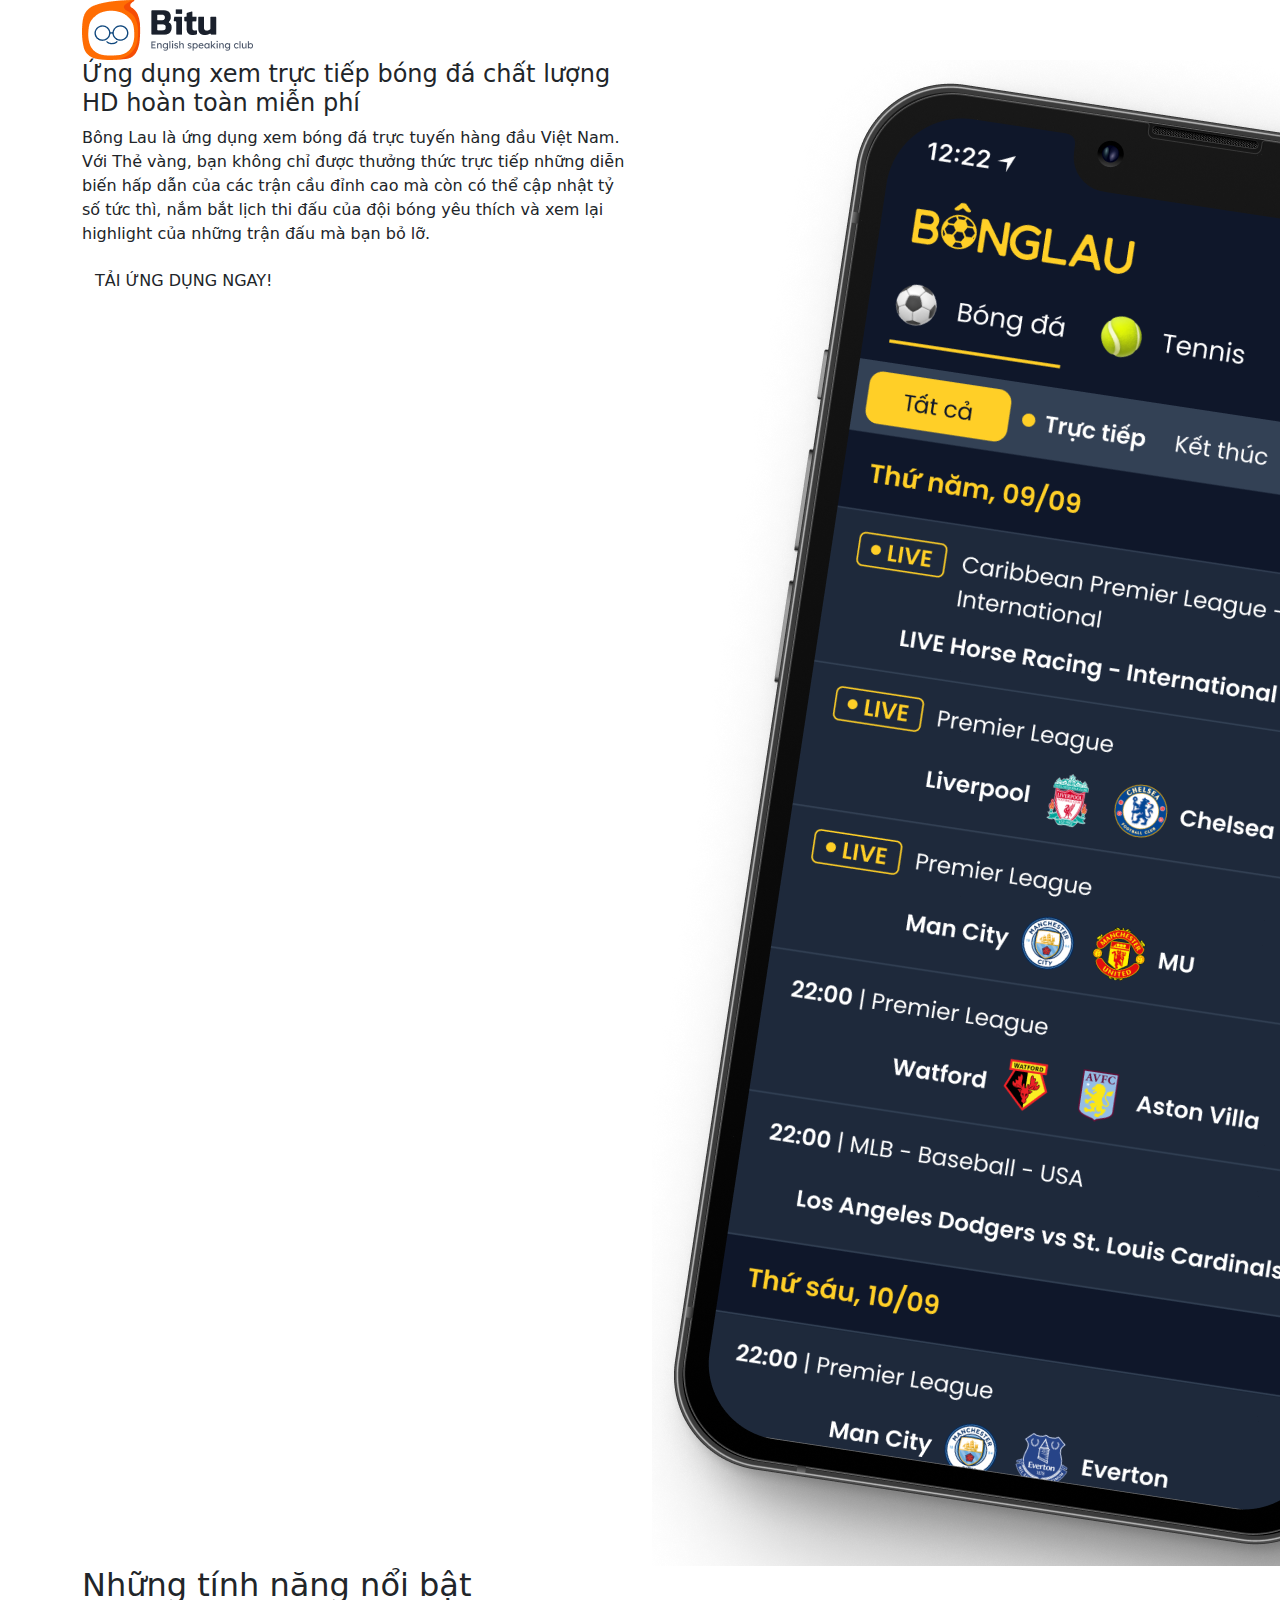
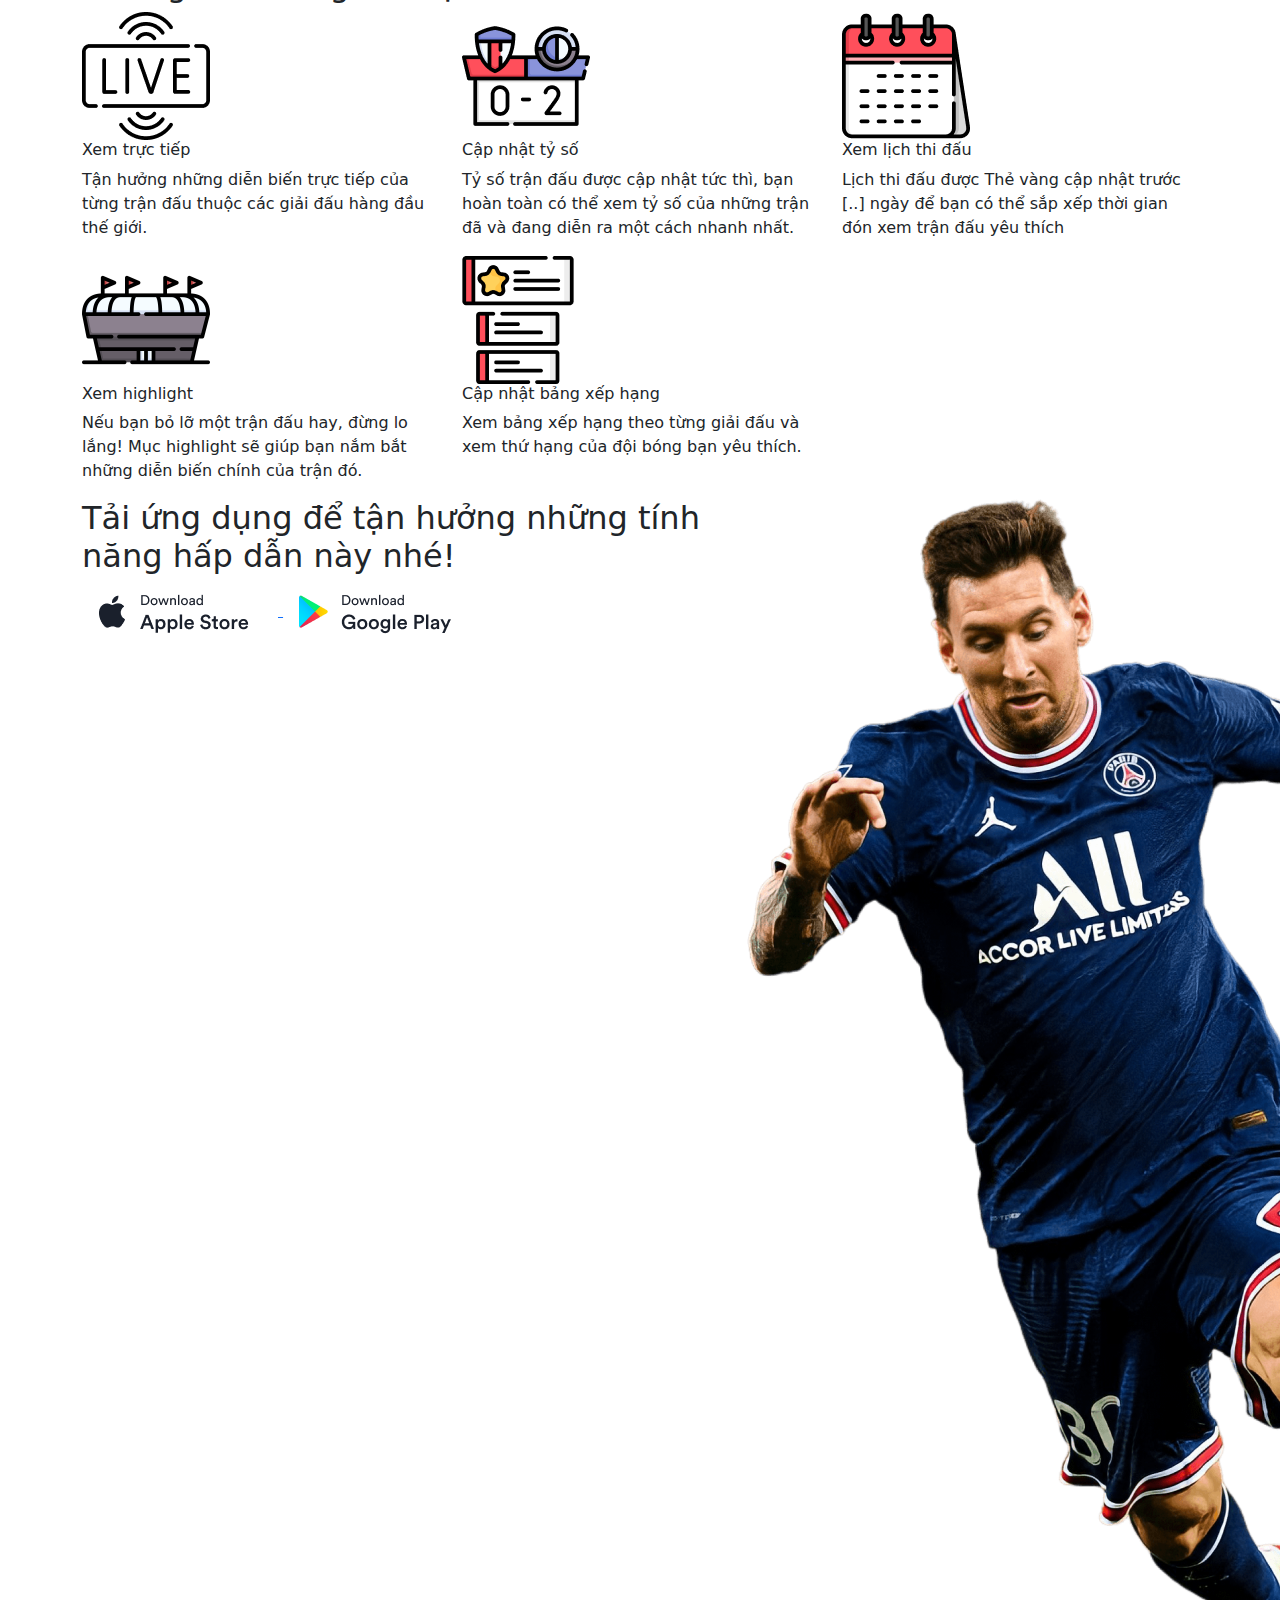
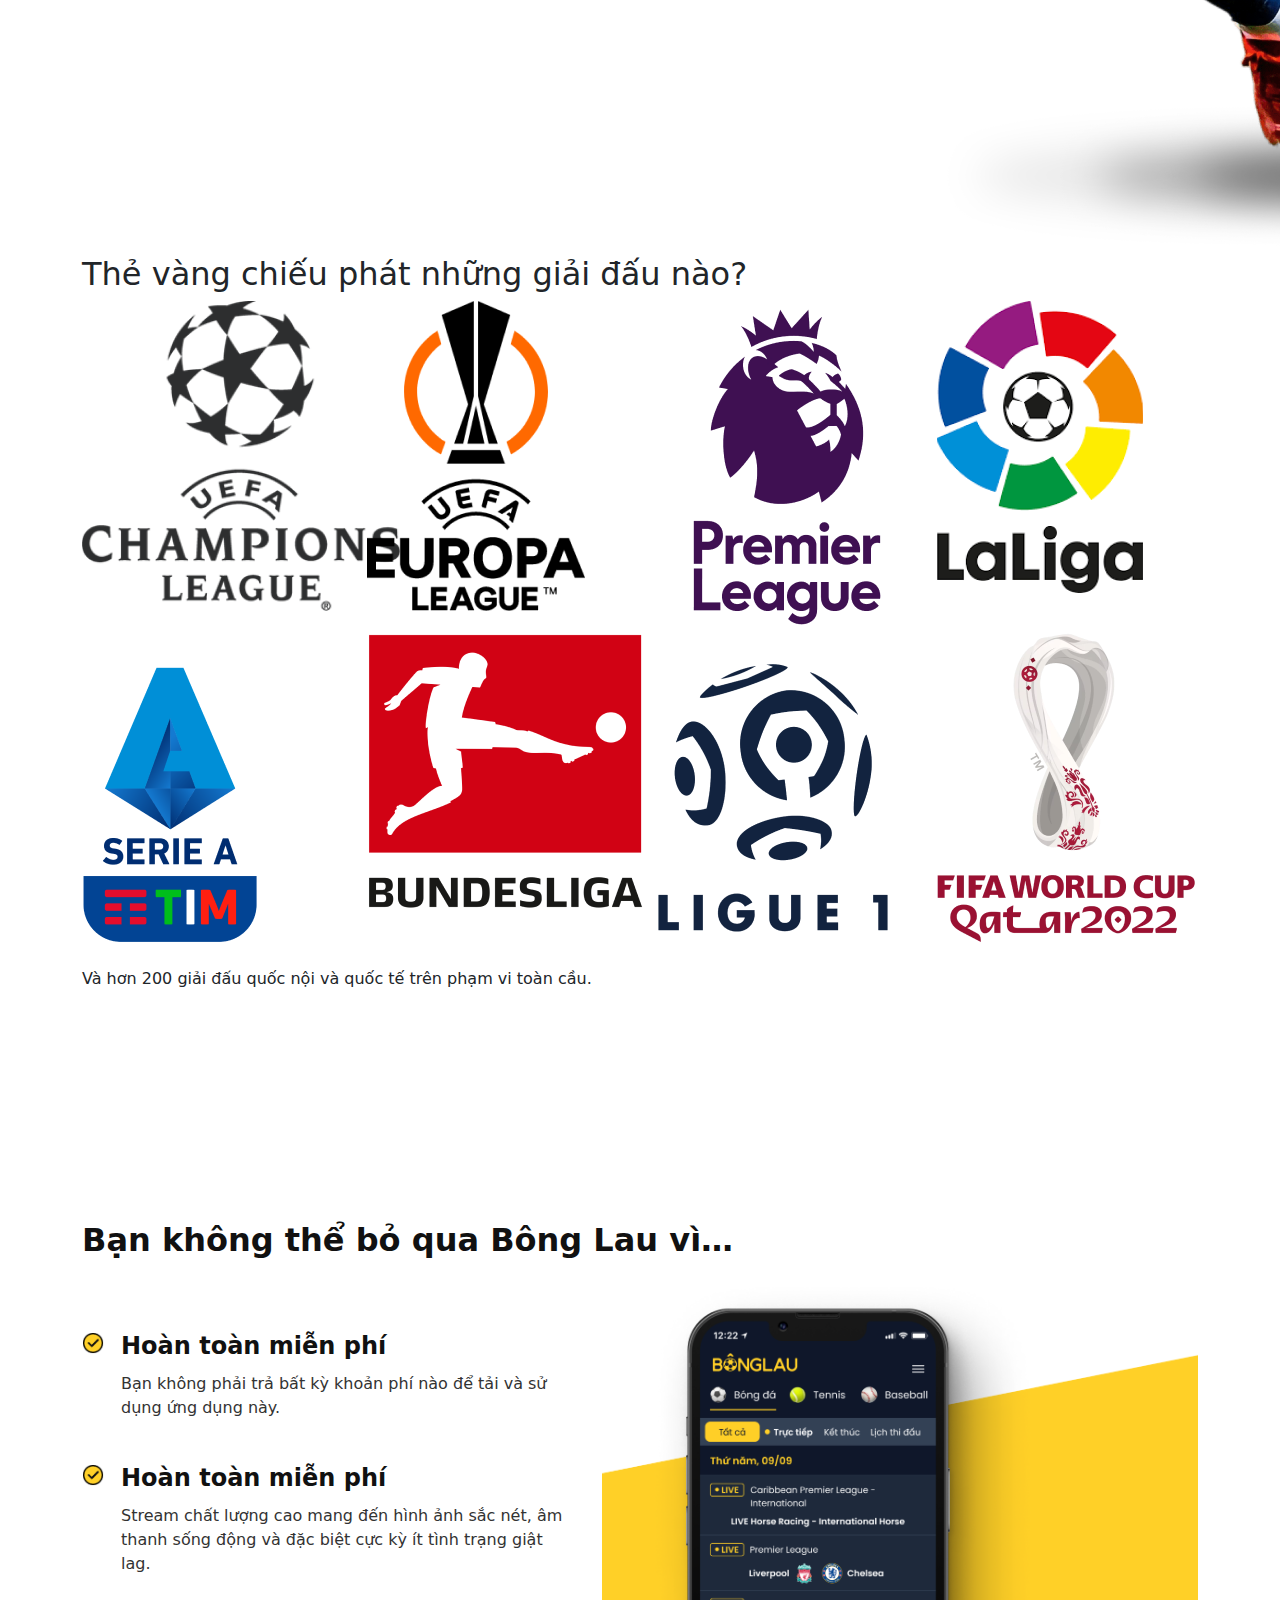
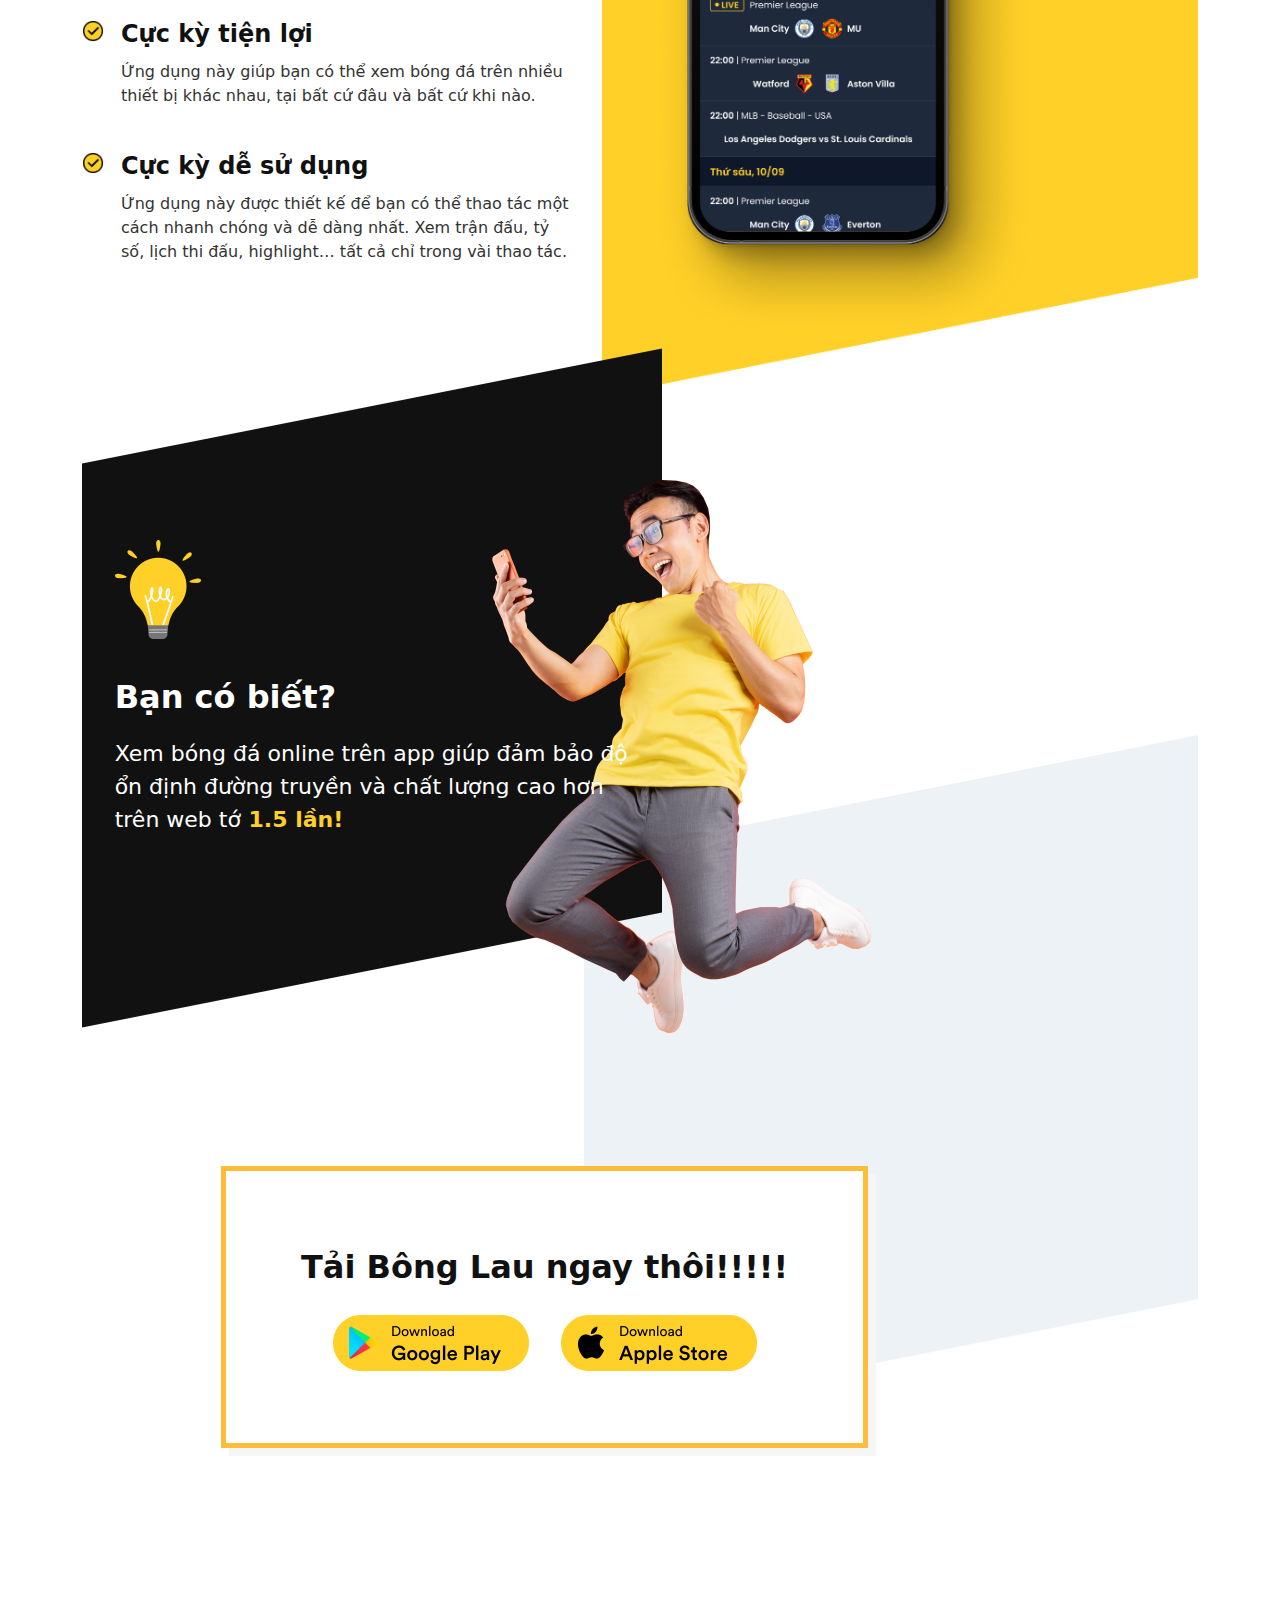
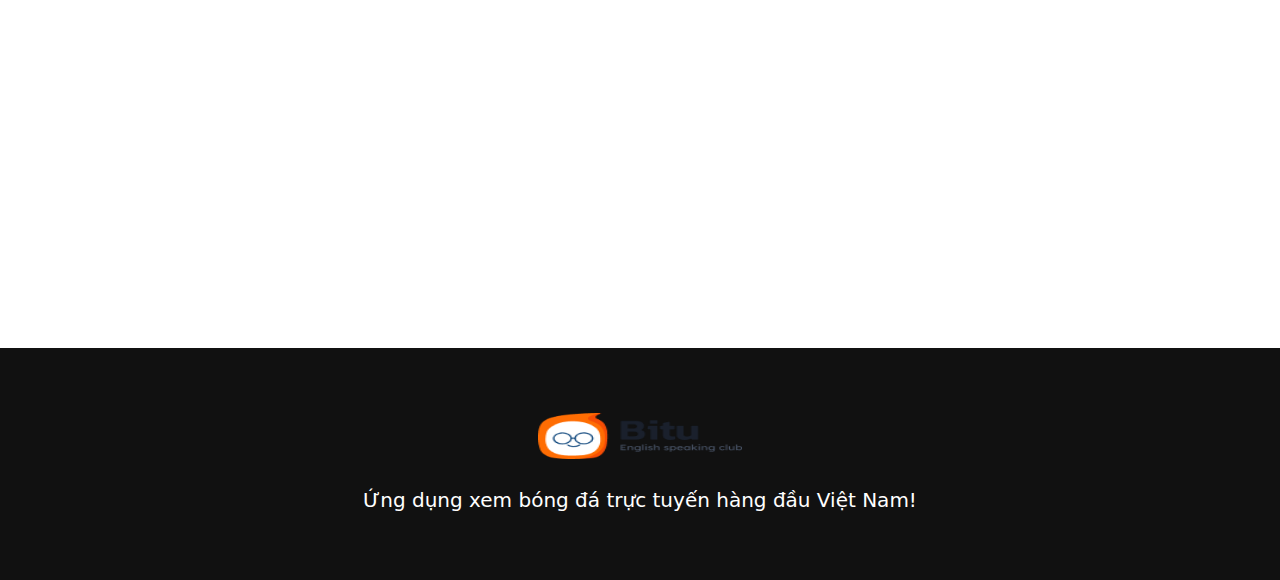
==== index.html @ 6a2993b9 "merge master" ====
<!DOCTYPE html>
<html lang="en">
	<head>
		<meta charset="UTF-8">
		<title>Bing Trade</title>
		<meta name="viewport" content="width=device-width, initial-scale=1.0">
		<meta name="description" content="">
		<meta name="author" content="">
		<link data-n-head="ssr" rel="icon" type="image/x-icon" href="images/logo.png">

		<!-- STYLESHEET -->
		<link rel="stylesheet" type="text/css" href="css/bootstrap.min.css">
		<link rel="stylesheet" type="text/css" href="css/font-awesome-all.min.css">
		<link rel="stylesheet" type="text/css" href="css/slick.min.css">
		<link rel="stylesheet" type="text/css" href="css/main.css">
		<link rel="stylesheet" type="text/css" href="css/footer.css">
		<link rel="stylesheet" type="text/css" href="css/main-2.css">

		<!-- HTML5 Shim and Respond.js IE8 support of HTML5 elements and media queries-->
		<!-- WARNING: Respond.js doesn't work if you view the page via file://-->
		<!--if lt IE 9
		script(src='https://oss.maxcdn.com/html5shiv/3.7.2/html5shiv.min.js')
		script(src='https://oss.maxcdn.com/respond/1.4.2/respond.min.js')
		-->
	</head>
<body>
	<div class="header-top">
			<header class="main-header">
	<div class="container">
		<div class="row g-0 justify-content-between align-items-center">
			<div class="col-auto col-logo">
				<a href="#" class="logo">
					<img src="images/logo.png" alt="Bong lau">
				</a>
			</div>
		</div>
	</div>
</header>
<!-- /.main-header -->			<div class="block-header">
				<div class="container">
						<div class="row">
							<div class="col-lg-6">
								<div class="header-text">
									<h4>Ứng dụng xem trực tiếp bóng đá chất lượng HD hoàn toàn <span>miễn phí</span> </h4>
									<p>
									<span>Bông Lau</span> là ứng dụng xem bóng đá trực tuyến hàng đầu Việt Nam. Với Thẻ vàng, bạn không chỉ được thưởng thức trực tiếp những diễn biến hấp dẫn của các trận cầu đỉnh cao mà còn có thể cập nhật tỷ số tức thì, nắm bắt lịch thi đấu của đội bóng yêu thích và xem lại highlight của những trận đấu mà bạn bỏ lỡ.
									</p>
									<a href="#" class="btn btn-download"> TẢI ỨNG DỤNG NGAY!</a>
							</div>
							</div>
							<div class="col-lg-6">
									<div class="header-right">
											<img src="images/phone-header.png" alt="">
									</div>
							</div>
						</div>
				</div>
			</div>
	</div>

	<div class="feature-block">
		<div class="container">
			<div class="row">
					<div class="col-12 feature-title">
							<h2>Những tính năng nổi bật</h2>
					</div>
			</div>
			<div class="row list-feature">
					<div class="col-md-4">
							<div class="feature-item">
								<img src="images/feature-1.png" alt="">
								<h6>Xem trực tiếp</h6>
								<p>
									Tận hưởng những diễn biến trực tiếp của từng trận đấu thuộc các giải đấu hàng đầu thế giới.
								</p>
							</div>
					</div>
					<div class="col-md-4">
							<div class="feature-item">
								<img src="images/feature-2.png" alt="">
								<h6>Cập nhật tỷ số</h6>
								<p>
								Tỷ số trận đấu được cập nhật tức thì, bạn hoàn toàn có thể xem tỷ số của những trận đã và đang diễn ra một cách nhanh nhất.
								</p>
							</div>
					</div>
					<div class="col-md-4">
							<div class="feature-item">
								<img src="images/feature-3.png" alt="">
								<h6>Xem lịch thi đấu</h6>
								<p>
								Lịch thi đấu được Thẻ vàng cập nhật trước [..] ngày để bạn có thể sắp xếp thời gian đón xem trận đấu yêu thích
								</p>
							</div>
					</div>
					<div class="col-md-4">
							<div class="feature-item">
								<img src="images/feature-4.png" alt="">
								<h6>Xem highlight</h6>
								<p>
								Nếu bạn bỏ lỡ một trận đấu hay, đừng lo lắng! Mục highlight sẽ giúp bạn nắm bắt những diễn biến chính của trận đó.
								</p>
							</div>
					</div>
					<div class="col-md-4">
							<div class="feature-item">
								<img src="images/feature-5.png" alt="">
								<h6>Cập nhật bảng xếp hạng</h6>
								<p>
								Xem bảng xếp hạng theo từng giải đấu và xem thứ hạng của đội bóng bạn yêu thích.
								</p>
							</div>
					</div>
			</div>
		</div>
	</div>

	<div class="social-block">
		<div class="container">
			<div class="row">
					<div class="col-lg-7 col-12">
						<div class="social-text">
							<h2>Tải ứng dụng để tận hưởng những tính năng hấp dẫn này nhé!</h2>
							<p>
								<a href="">
									<img src="images/social-download.png" alt="">
								</a>
								<a href="">
									<img src="images/social-gg.png" alt="">
								</a>
							</p>
						</div>
					</div>
					<div class="col-lg-5 col-12">
							<div class="social-img">
								<img src="images/bg-messi.png" alt="">
							</div>
					</div>
			</div>
		</div>
	</div>

	<div class="tournament-block">
			<div class="container">
				<div class="row">
						<div class="col-12">
								<div class="tournament-title">
										<h2>Thẻ vàng chiếu phát những giải đấu nào?</h2>
								</div>
						</div>
				</div>
				<div class="row tournament-list">
					<div class="col-lg-3 col-md-6 col-6 tournament-item">
							<div class="tournament-image">
								<img src="images/champions.png" alt="">
							</div>
					</div>
					<div class="col-lg-3 col-md-6 col-6 tournament-item">
							<div class="tournament-image">
								<img src="images/europa.png" alt="">
							</div>
					</div>
					<div class="col-lg-3 col-md-6 col-6 tournament-item">
							<div class="tournament-image">
								<img src="images/premier-league.png" alt="">
							</div>
					</div>
					<div class="col-lg-3 col-md-6 col-6 tournament-item">
							<div class="tournament-image">
								<img src="images/laliga.png" alt="">
							</div>
					</div>
					<div class="col-lg-3 col-md-6 col-6 tournament-item">
							<div class="tournament-image">
								<img src="images/seria.png" alt="">
							</div>
					</div>
					<div class="col-lg-3 col-md-6 col-6 tournament-item">
							<div class="tournament-image">
								<img src="images/bundesliga.png" alt="">
							</div>
					</div>
					<div class="col-lg-3 col-md-6 col-6 tournament-item">
							<div class="tournament-image">
								<img src="images/ligue-1.png" alt="">
							</div>
					</div>
					<div class="col-lg-3 col-md-6 col-6 tournament-item">
							<div class="tournament-image">
								<img src="images/word-cup.png" alt="">
							</div>
					</div>
				</div>
				<div class="tournament-footer">
						<p>Và hơn 200 giải đấu quốc nội và quốc tế trên phạm vi toàn cầu.</p>
				</div>
			</div>
	</div>

	<div class="why-choose-me">
  <div class="container block-1">
    <h2 class="block-title">Bạn không thể bỏ qua Bông Lau vì…</h2>
    <div class="block-content">
      <div class="left-content">
        <div class="content-item">
          <img src="./images/icon-checked.png" class="icon-checked" />
          <div class="content-detail">
            <h3 class="title">Hoàn toàn miễn phí</h3>
            <p class="description">Bạn không phải trả bất kỳ khoản phí nào để tải và sử dụng ứng dụng này.</p>
          </div>
        </div>
        <div class="content-item">
          <img src="./images/icon-checked.png" class="icon-checked" />
          <div class="content-detail">
            <h3 class="title">Hoàn toàn miễn phí</h3>
            <p class="description">Stream chất lượng cao mang đến hình ảnh sắc nét, âm thanh sống động và đặc biệt cực
              kỳ ít tình trạng giật lag.</p>
          </div>
        </div>
        <div class="content-item">
          <img src="./images/icon-checked.png" class="icon-checked" />
          <div class="content-detail">
            <h3 class="title">Cực kỳ tiện lợi</h3>
            <p class="description">Ứng dụng này giúp bạn có thể xem bóng đá trên nhiều thiết bị khác nhau, tại bất cứ
              đâu và bất cứ khi nào.</p>
          </div>
        </div>
        <div class="content-item">
          <img src="./images/icon-checked.png" class="icon-checked" />
          <div class="content-detail">
            <h3 class="title">Cực kỳ dễ sử dụng</h3>
            <p class="description">Ứng dụng này được thiết kế để bạn có thể thao tác một cách nhanh chóng và dễ dàng
              nhất. Xem trận đấu, tỷ số, lịch thi đấu, highlight… tất cả chỉ trong vài thao tác.</p>
          </div>
        </div>
      </div>

      <div class="right-content">
      </div>
    </div>
  </div>

  <div class="container block-2">
    <div class="content-image">
      <img src="./images/person.png" class="person" alt="" />
      <div class="content-wrapper">
        <div class="content">
          <img src="./images/icon-light.png" class="icon-light" alt="" />
          <h3 class="title">Bạn có biết?</h3>
          <p class="description">Xem bóng đá online trên app giúp đảm bảo độ ổn định đường truyền và chất lượng cao hơn
            trên web tớ<span> 1.5 lần!</span></p>
        </div>
      </div>
    </div>
  </div>

  <div class="container block-3">
    <div class="right-content">
      <div class="content-wrapper">
        <h3 class="title">Tải Bông Lau ngay thôi!!!!!</h3>
        <div class="list-download">
          <a href="#" class="download-item">
            <img src="./images/image-download-androi.png" alt="" />
          </a>
          <a href="#" class="download-item">
            <img src="./images/image-download-ios.png" alt="" />
          </a>
        </div>
      </div>
    </div>
  </div>
</div>	<footer class="footer">
  <a href="#">
    <img src="./images/logo.png" alt="logo-footer" />
  </a>
  <p class="footer-description">Ứng dụng xem bóng đá trực tuyến hàng đầu Việt Nam!</p>
</footer>
<!-- /.footer -->

<!-- JAVASCRIPT-->
<script src="js/jquery-3.3.1.min.js"></script>
<script src="js/bootstrap.min.js"></script>
<script src="js/slick.min.js"></script>
<script src="js/main.js"></script>
</body>
</html>
---- css/footer.css ----
/* -----------------------------------------------------------
	.footer
----------------------------------------------------------- */
.footer {
  width: 100%;
  padding: 65px 0px;
  display: flex;
  flex-direction: column;
  justify-content: center;
  align-items: center;
  background-color: #111;
}
.footer a {
  text-decoration: none;
}
.footer img {
  display: block;
  width: 204px;
  height: 46px;
}
.footer .footer-description {
  font-style: normal;
  font-weight: 400;
  font-size: 20px;
  line-height: 30px;
  color: #FFFFFF;
  margin: 0;
  padding: 0;
  margin-top: 26px;
  text-align: center;
}
@media only screen and (max-width: 991px) {
  .footer .footer-description {
    font-weight: 400;
    font-size: 16px;
    line-height: 24px;
  }
}

/*# sourceMappingURL=footer.css.map */
---- css/main-2.css ----
html, body {
  margin: 0;
  padding: 0;
  overflow-x: hidden;
}

.why-choose-me {
  margin-top: 225px;
}
@media only screen and (max-width: 991px) {
  .why-choose-me {
    margin-top: 80px;
  }
}
.why-choose-me .block-title {
  font-style: normal;
  font-weight: 600;
  font-size: 32px;
  line-height: 48px;
  color: #111111;
  margin-bottom: 64px;
}
@media only screen and (max-width: 991px) {
  .why-choose-me .block-title {
    font-size: 24px;
    line-height: 36px;
    margin-bottom: 12px;
  }
}
.why-choose-me .block-content {
  width: 100%;
  height: auto;
  display: flex;
  box-sizing: border-box;
}
@media only screen and (max-width: 991px) {
  .why-choose-me .block-content {
    flex-wrap: wrap;
  }
}
.why-choose-me .block-content .left-content {
  width: 45%;
  margin-right: 32px;
}
@media only screen and (max-width: 991px) {
  .why-choose-me .block-content .left-content {
    width: 100%;
    margin-right: 0;
  }
}
.why-choose-me .block-content .left-content .content-item {
  width: 100%;
  display: flex;
  margin-bottom: 40px;
}
@media only screen and (max-width: 991px) {
  .why-choose-me .block-content .left-content .content-item {
    margin-bottom: 24px;
  }
}
.why-choose-me .block-content .left-content .content-item .icon-checked {
  display: block;
  width: 22px;
  height: 22px;
  margin-top: 4px;
}
.why-choose-me .block-content .left-content .content-item .content-detail {
  margin-left: 17px;
}
.why-choose-me .block-content .left-content .content-item .content-detail .title {
  margin: 0;
  padding: 0;
  font-style: normal;
  font-weight: 600;
  font-size: 24px;
  line-height: 36px;
  color: #111111;
  margin-bottom: 8px;
}
@media only screen and (max-width: 991px) {
  .why-choose-me .block-content .left-content .content-item .content-detail .title {
    font-style: normal;
    font-weight: 600;
    font-size: 20px;
    line-height: 30px;
  }
}
.why-choose-me .block-content .left-content .content-item .content-detail .description {
  margin: 0;
  padding: 0;
  font-style: normal;
  font-weight: 400;
  font-size: 16px;
  line-height: 24px;
  color: #333333;
}
@media only screen and (max-width: 991px) {
  .why-choose-me .block-content .left-content .content-item .content-detail .description {
    font-style: normal;
    font-weight: 400;
    font-size: 14px;
    line-height: 21px;
  }
}
.why-choose-me .block-content .right-content {
  width: 55%;
  height: 740px;
  max-width: 888px;
  max-height: 740px;
  position: relative;
  z-index: 2;
  top: -50px;
  left: 0;
  background-image: url("../images/image-choose-me-1.png");
  background-size: cover;
  background-position: center center;
  background-repeat: no-repeat;
}
@media only screen and (max-width: 991px) {
  .why-choose-me .block-content .right-content {
    width: 100%;
    min-height: 541px;
    z-index: 3;
    top: 0;
    left: 0;
    max-width: 100%;
    background-size: cover;
    max-height: 541px;
    background-image: url("../images/image-choose-me-1-mobile.png");
  }
}
.why-choose-me .block-2 {
  display: flex;
  position: relative;
  top: -150px;
  left: 0;
  z-index: 3;
}
@media only screen and (max-width: 991px) {
  .why-choose-me .block-2 {
    z-index: 1;
    top: -190px;
    left: 0;
  }
}
.why-choose-me .block-2 .content-image {
  width: 52%;
  height: 740px;
  max-width: 888px;
  max-height: 740px;
  display: flex;
  justify-content: center;
  align-items: center;
  background-image: url("../images/image-choose-me-3.png");
  background-size: cover;
  background-position: center center;
  background-repeat: no-repeat;
  position: relative;
}
@media only screen and (max-width: 991px) {
  .why-choose-me .block-2 .content-image {
    width: 100%;
    height: 671px;
    max-width: 100%;
    max-height: 671px;
  }
}
.why-choose-me .block-2 .content-image .person {
  display: block;
  max-width: 410px;
  max-height: 578px;
  position: absolute;
  bottom: 0;
  right: -36%;
}
@media only screen and (max-width: 991px) {
  .why-choose-me .block-2 .content-image .person {
    bottom: 0;
    left: 50%;
    max-width: 231px;
    max-height: 326px;
    bottom: -28%;
    left: 20%;
  }
}
.why-choose-me .block-2 .content-image .content-wrapper {
  position: absolute;
  width: 100%;
  height: 100%;
  top: 0;
  left: 0;
  display: flex;
  justify-content: center;
  flex-direction: column;
  align-items: center;
  color: #fff;
}
@media only screen and (max-width: 991px) {
  .why-choose-me .block-2 .content-image .content-wrapper .content {
    padding: 0px 40px;
  }
}
.why-choose-me .block-2 .content-image .content-wrapper .icon-light {
  display: block;
  width: 86px;
  height: 99px;
}
@media only screen and (max-width: 991px) {
  .why-choose-me .block-2 .content-image .content-wrapper .icon-light {
    width: 56px;
    height: 64px;
  }
}
.why-choose-me .block-2 .content-image .content-wrapper .title {
  margin: 0;
  padding: 0;
  margin: 34px 0px 16px;
  font-style: normal;
  font-weight: 600;
  font-size: 32px;
  line-height: 48px;
}
@media only screen and (max-width: 991px) {
  .why-choose-me .block-2 .content-image .content-wrapper .title {
    font-weight: 600;
    font-size: 24px;
    line-height: 36px;
  }
}
.why-choose-me .block-2 .content-image .content-wrapper .description {
  margin: 0;
  padding: 0;
  max-width: 515px;
  font-style: normal;
  font-weight: 400;
  font-size: 22px;
  line-height: 33px;
}
@media only screen and (max-width: 991px) {
  .why-choose-me .block-2 .content-image .content-wrapper .description {
    font-style: normal;
    font-weight: 400;
    font-size: 16px;
    line-height: 24px;
  }
}
.why-choose-me .block-2 .content-image .content-wrapper .description span {
  font-weight: bold;
  color: #FFD027;
}
.why-choose-me .block-3 {
  width: 100%;
  height: auto;
  display: flex;
  justify-content: flex-end;
  position: relative;
  top: -500px;
  z-index: 2;
  left: 0;
}
@media only screen and (max-width: 991px) {
  .why-choose-me .block-3 {
    top: -500px;
    z-index: -1;
  }
}
.why-choose-me .block-3 .right-content {
  width: 55%;
  max-width: 888px;
  height: 740px;
  background-image: url("../images/image-choose-me-4.png");
  background-position: center center;
  background-size: cover;
  background-repeat: no-repeat;
}
@media only screen and (max-width: 991px) {
  .why-choose-me .block-3 .right-content {
    width: 100%;
    max-width: 100%;
  }
}
.why-choose-me .block-3 .content-wrapper {
  position: absolute;
  bottom: 0;
  right: 30%;
  min-width: 647px;
  padding: 72px 0px;
  background: #FFFFFF;
  border: 5px solid #FFBC39;
  box-shadow: 8px 8px 0px #F6F6F6;
  text-align: center;
}
@media only screen and (max-width: 991px) {
  .why-choose-me .block-3 .content-wrapper {
    min-width: 100%;
    bottom: -8%;
    left: 0;
    z-index: 10;
    padding: 0;
    padding: 30px 0px;
    display: flex;
    justify-content: center;
    align-items: center;
    flex-direction: column;
  }
}
.why-choose-me .block-3 .content-wrapper .title {
  font-style: normal;
  font-weight: 600;
  font-size: 32px;
  line-height: 48px;
  margin: 0;
  padding: 0;
  color: #111111;
  margin-bottom: 24px;
}
@media only screen and (max-width: 991px) {
  .why-choose-me .block-3 .content-wrapper .title {
    font-weight: 600;
    font-size: 24px;
    line-height: 36px;
    max-width: 187px;
    margin-bottom: 16px;
  }
}
.why-choose-me .block-3 .content-wrapper .list-download {
  display: flex;
  width: 100%;
  justify-content: center;
}
@media only screen and (max-width: 991px) {
  .why-choose-me .block-3 .content-wrapper .list-download {
    flex-direction: column;
    align-items: center;
  }
}
.why-choose-me .block-3 .content-wrapper .list-download .download-item {
  text-decoration: none;
}
.why-choose-me .block-3 .content-wrapper .list-download .download-item img {
  display: block;
  width: 196px;
  height: auto;
  object-fit: cover;
}
.why-choose-me .block-3 .content-wrapper .list-download .download-item:first-child {
  margin-right: 32px;
}
@media only screen and (max-width: 991px) {
  .why-choose-me .block-3 .content-wrapper .list-download .download-item:first-child {
    margin-right: 0;
    margin-bottom: 16px;
  }
}

/*# sourceMappingURL=main-2.css.map */
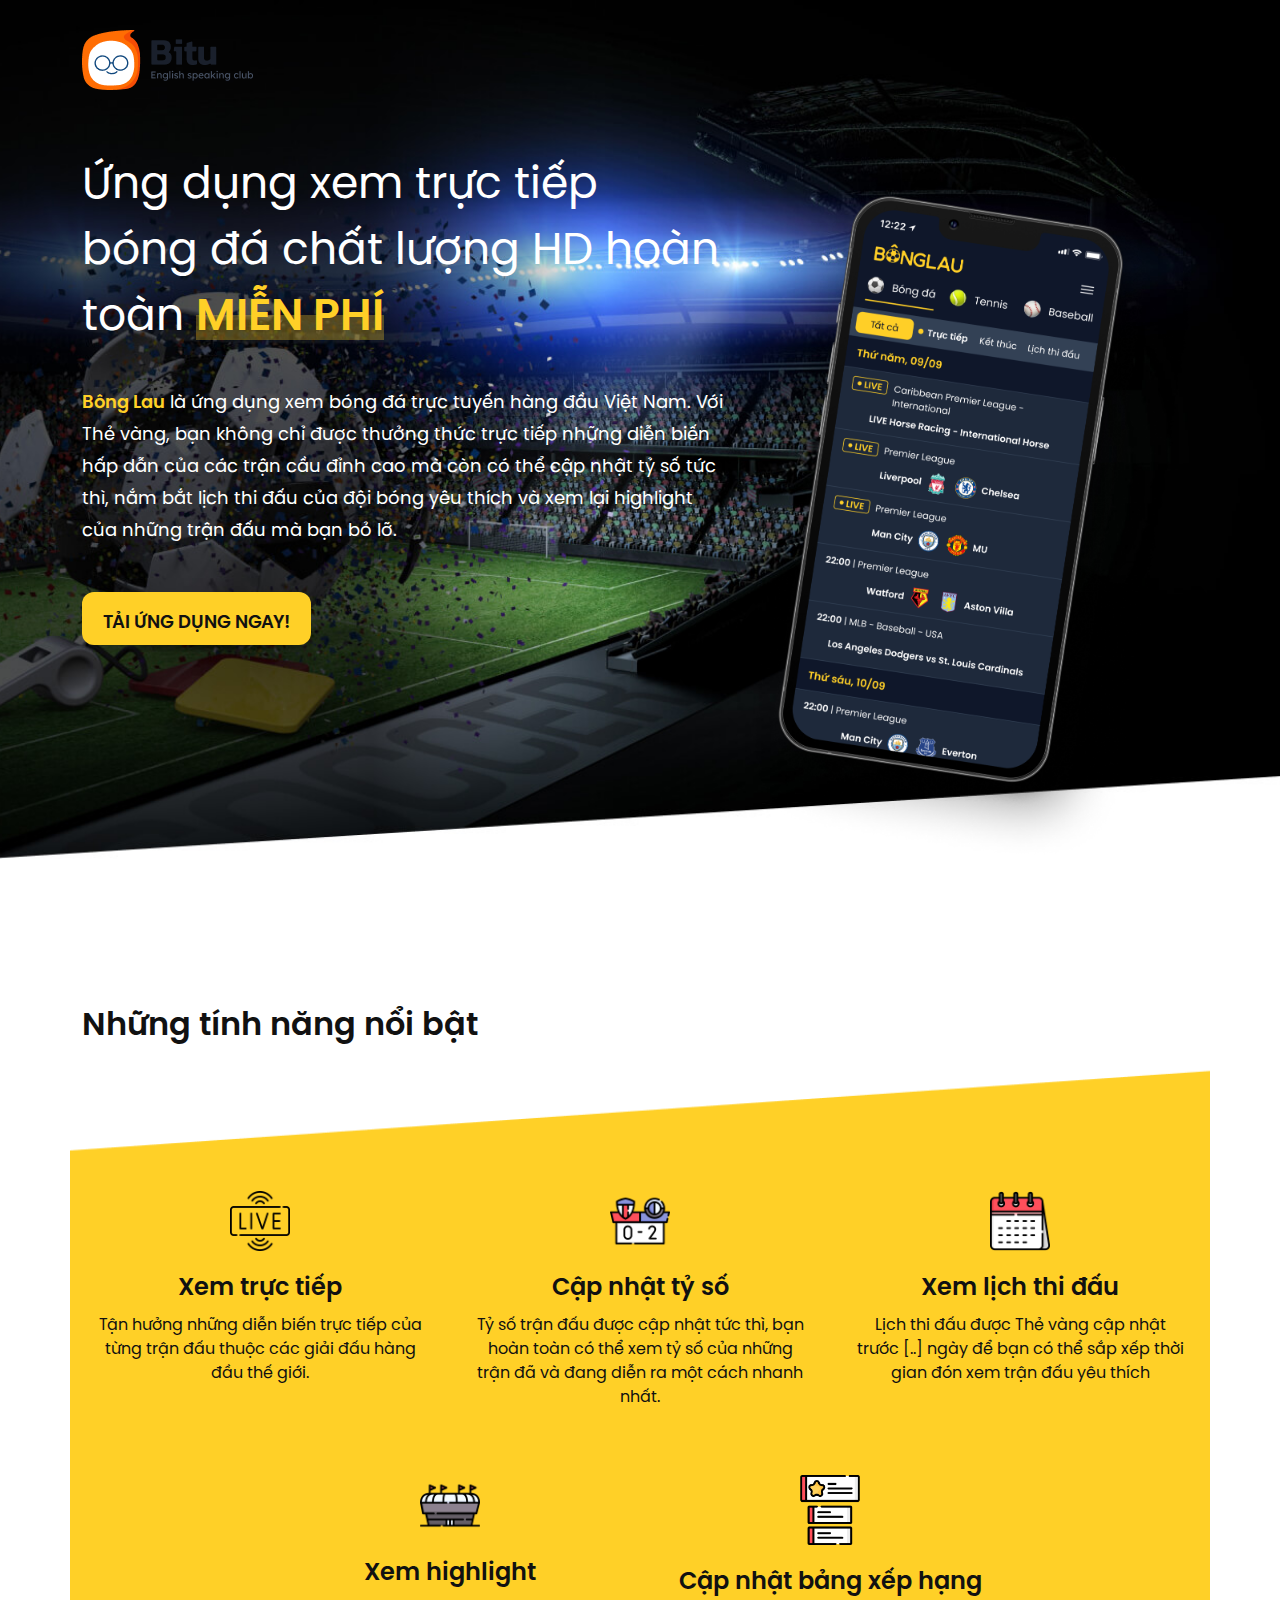
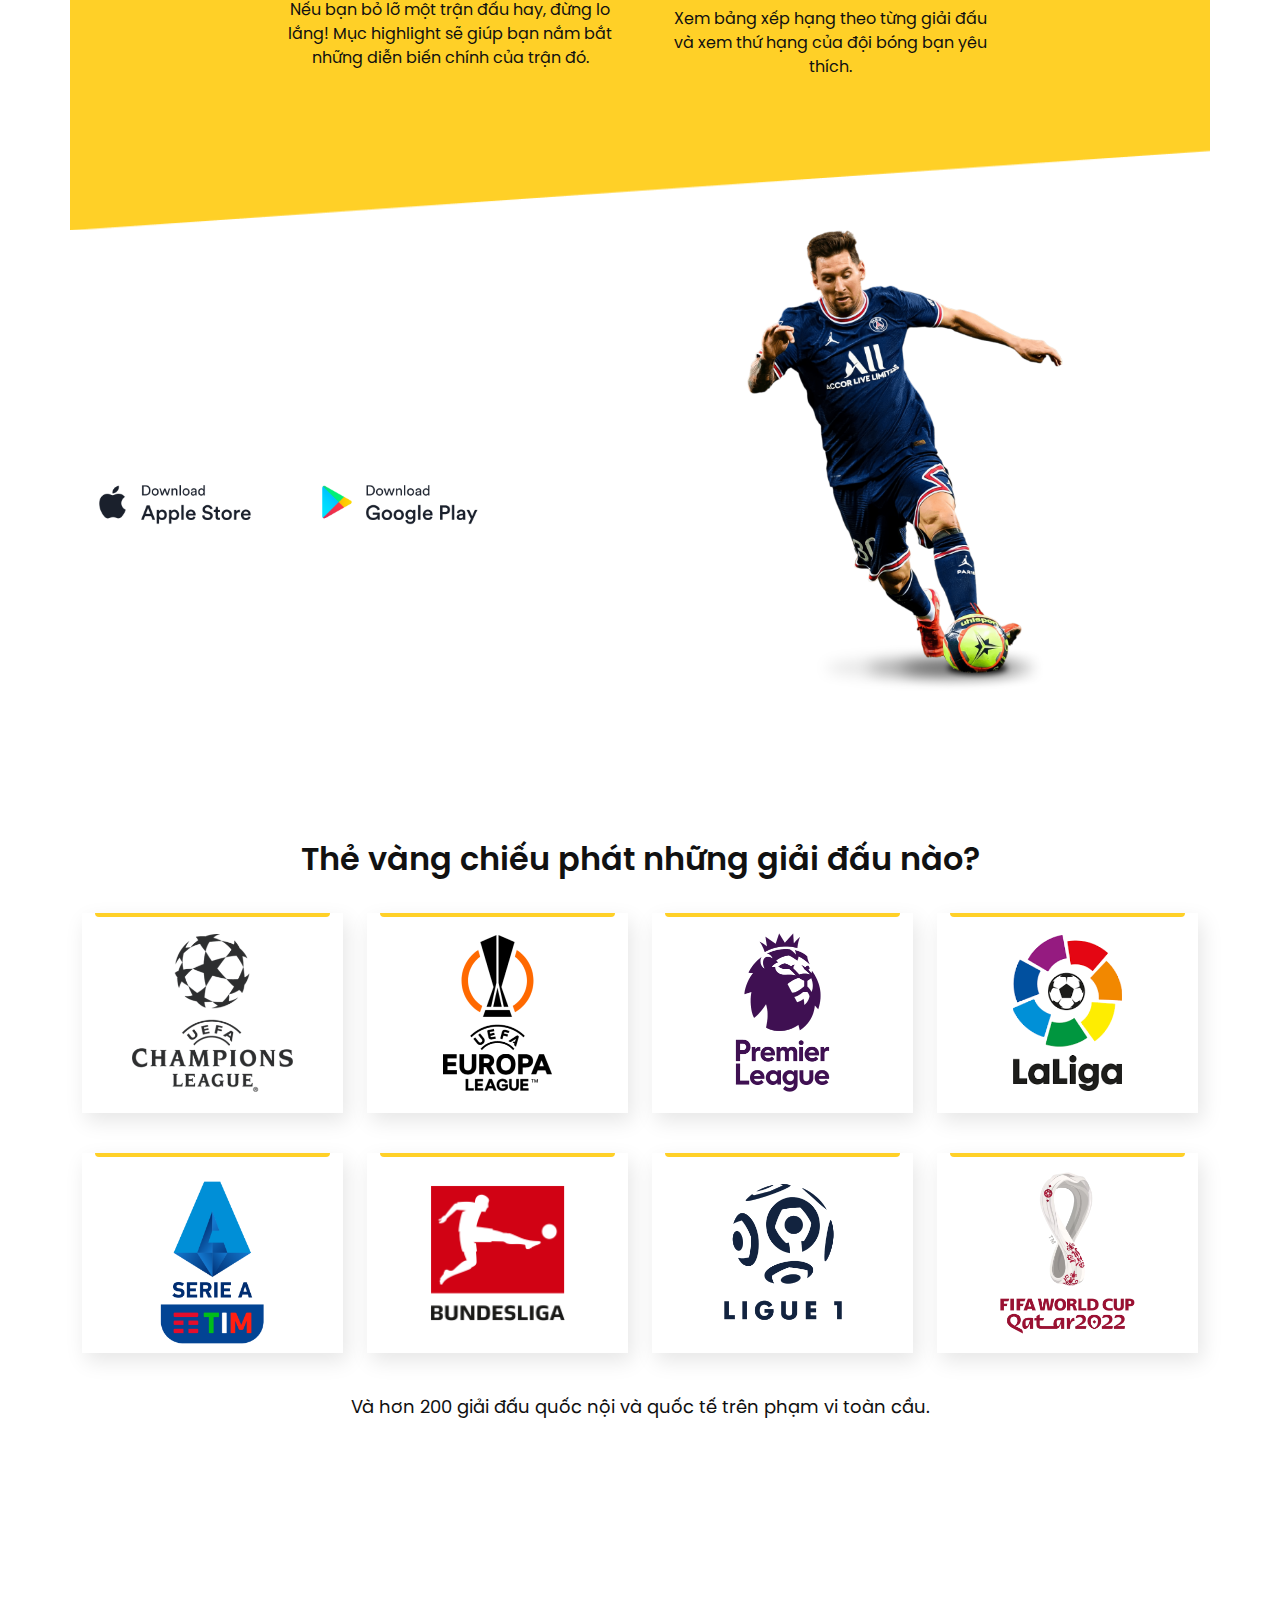
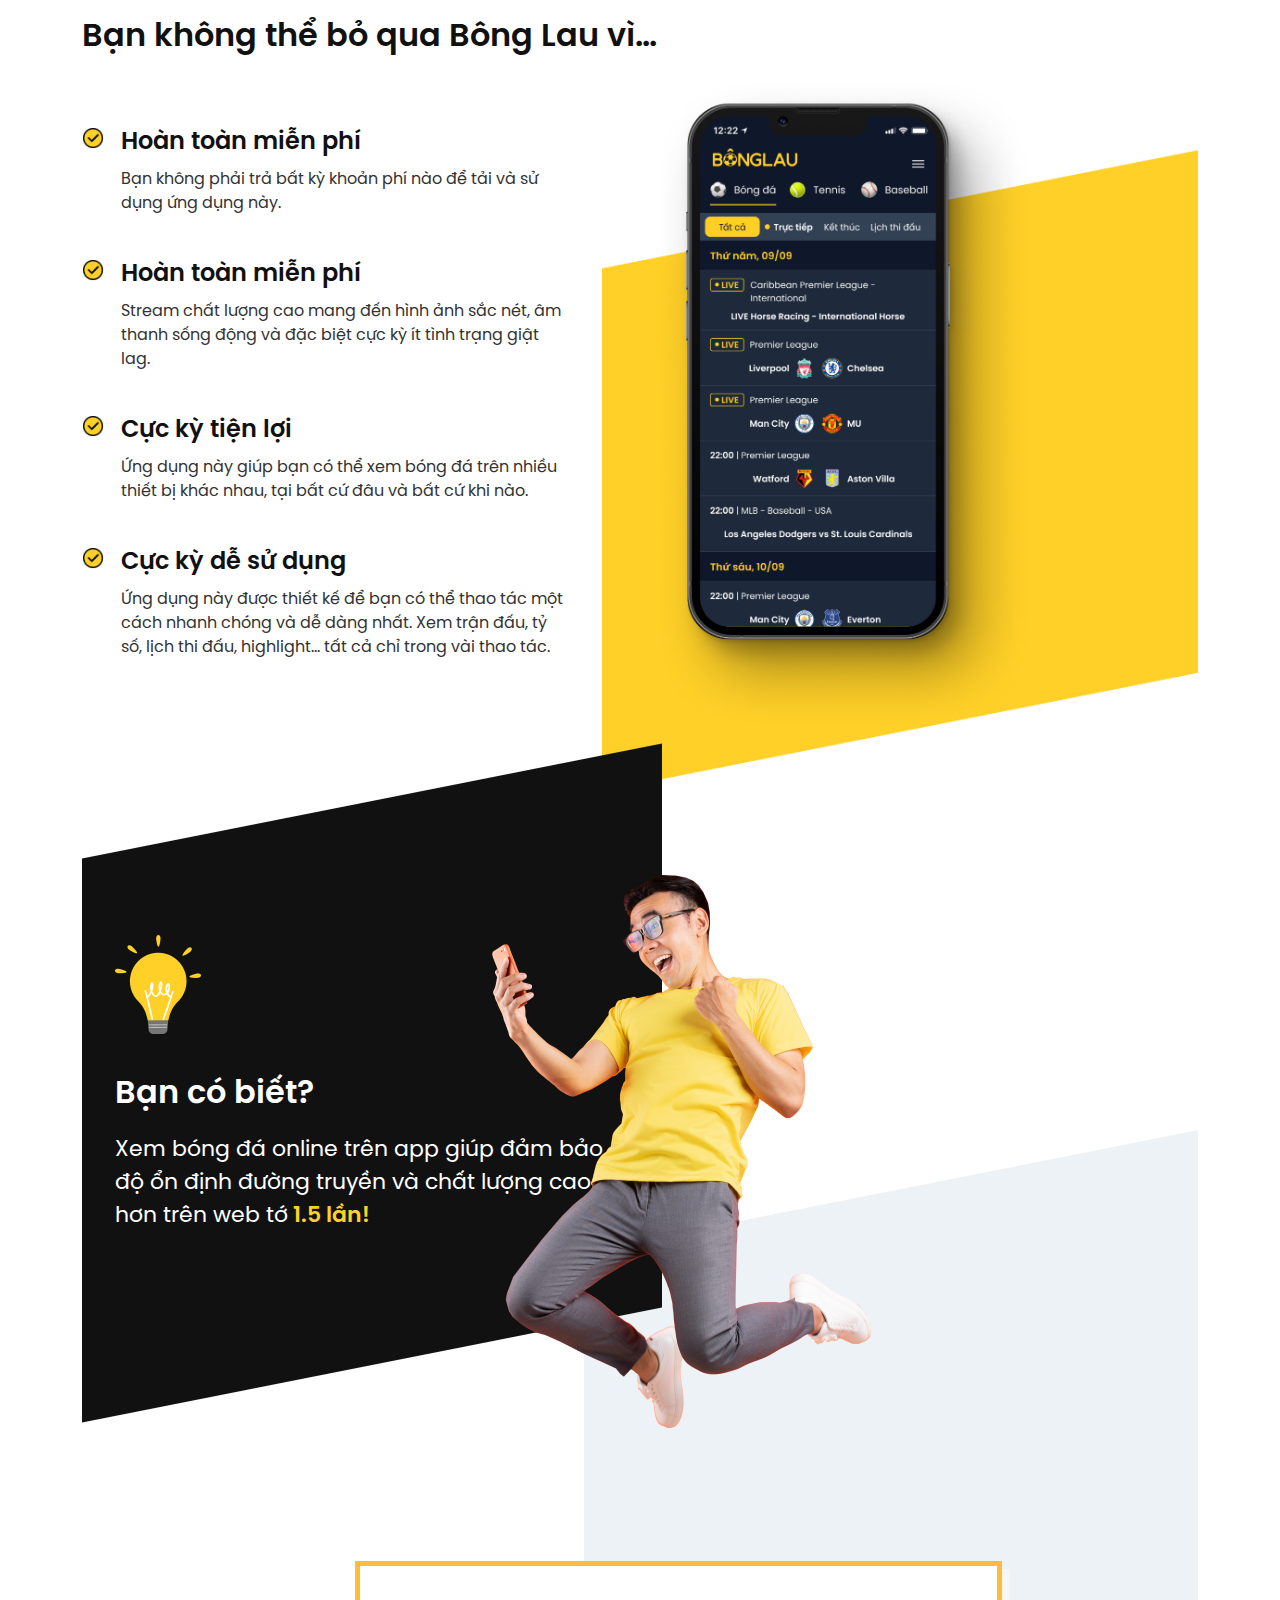
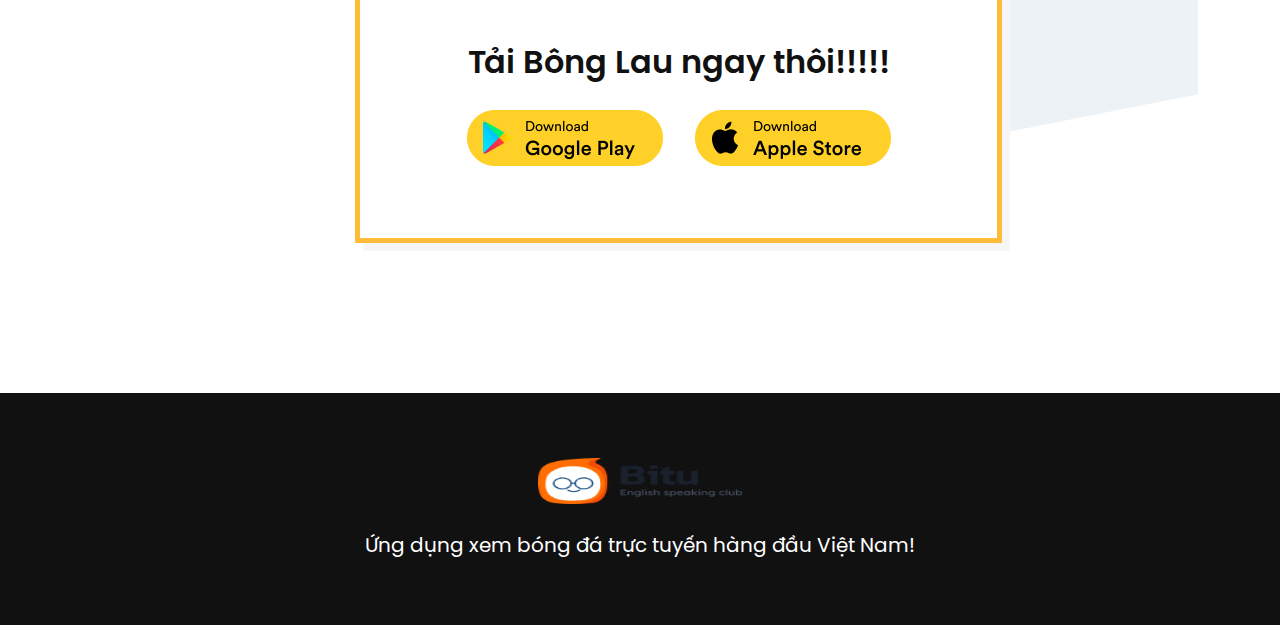
==== commit d137bba6: "fix change image block 1" ====
--- a/index.html
+++ b/index.html
@@ -40,7 +40,7 @@
 <!-- /.main-header -->			<div class="block-header">
 				<div class="container">
 						<div class="row">
-							<div class="col-lg-6">
+							<div class="col-lg-7">
 								<div class="header-text">
 									<h4>Ứng dụng xem trực tiếp bóng đá chất lượng HD hoàn toàn <span>miễn phí</span> </h4>
 									<p>
@@ -49,7 +49,7 @@
 									<a href="#" class="btn btn-download"> TẢI ỨNG DỤNG NGAY!</a>
 							</div>
 							</div>
-							<div class="col-lg-6">
+							<div class="col-lg-5">
 									<div class="header-right">
 											<img src="images/phone-header.png" alt="">
 									</div>
@@ -254,19 +254,18 @@
       </div>
     </div>
   </div>
-
   <div class="container block-3">
     <div class="right-content">
-      <div class="content-wrapper">
-        <h3 class="title">Tải Bông Lau ngay thôi!!!!!</h3>
-        <div class="list-download">
-          <a href="#" class="download-item">
-            <img src="./images/image-download-androi.png" alt="" />
-          </a>
-          <a href="#" class="download-item">
-            <img src="./images/image-download-ios.png" alt="" />
-          </a>
-        </div>
+    </div>
+    <div class="content-wrapper">
+      <h3 class="title">Tải Bông Lau ngay thôi!!!!!</h3>
+      <div class="list-download">
+        <a href="#" class="download-item">
+          <img src="./images/image-download-androi.png" alt="" />
+        </a>
+        <a href="#" class="download-item">
+          <img src="./images/image-download-ios.png" alt="" />
+        </a>
       </div>
     </div>
   </div>
--- a/css/main.css
+++ b/css/main.css
@@ -0,0 +1,674 @@
+/* -----------------------------------------------------------
+	font-face
+----------------------------------------------------------- */
+@font-face {
+  font-family: "SVN-Poppins";
+  src: url("../fonts/SVN-Poppins-Regular.otf");
+  font-weight: 400;
+  font-style: normal;
+  font-display: swap;
+}
+@font-face {
+  font-family: "SVN-Poppins";
+  src: url("../fonts/SVN-Poppins-Regular.otf");
+  font-weight: 500;
+  font-style: normal;
+  font-display: swap;
+}
+@font-face {
+  font-family: "SVN-Poppins";
+  src: url("../fonts/SVN-Poppins-SemiBold.otf");
+  font-weight: 600;
+  font-style: normal;
+  font-display: swap;
+}
+@font-face {
+  font-family: "Poppins";
+  src: url("../fonts/SVN-Poppins-SemiBold.otf");
+  font-weight: 700;
+  font-style: normal;
+  font-display: swap;
+}
+/* -----------------------------------------------------------
+	common
+----------------------------------------------------------- */
+body {
+  font-family: "SVN-Poppins";
+}
+
+img {
+  max-width: 100%;
+}
+
+a,
+button,
+.btn {
+  -webkit-transition: all 0.4s ease;
+  transition: all 0.4s ease;
+}
+
+.over {
+  -webkit-transition: all 0.4s ease;
+  transition: all 0.4s ease;
+}
+.over:hover {
+  opacity: 0.7;
+}
+
+.list-style-none {
+  list-style: none !important;
+}
+
+/* -----------------------------------------------------------
+	button
+----------------------------------------------------------- */
+.btn-orange {
+  background: #e80638;
+  position: relative;
+  overflow: hidden;
+  height: 56px;
+  font-weight: 500;
+  font-size: 20px;
+  color: #fff !important;
+  /* Permalink - use to edit and share this gradient: https://colorzilla.com/gradient-editor/#ff7003+0,ff9703+100 */
+  background: rgb(255, 112, 3);
+  /* Old browsers */
+  /* FF3.6-15 */
+  /* Chrome10-25,Safari5.1-6 */
+  background: -webkit-gradient(linear, left top, right top, from(rgb(255, 112, 3)), to(rgb(255, 151, 3)));
+  background: linear-gradient(to right, rgb(255, 112, 3) 0%, rgb(255, 151, 3) 100%);
+  /* W3C, IE10+, FF16+, Chrome26+, Opera12+, Safari7+ */
+  filter: progid:DXImageTransform.Microsoft.gradient( startColorstr="#ff7003", endColorstr="#ff9703",GradientType=1 );
+  /* IE6-9 */
+  border-radius: 15px;
+  padding: 12px 15px;
+}
+.btn-orange:focus {
+  -webkit-box-shadow: 0 0 0 0.25rem rgba(255, 112, 3, 0.2);
+          box-shadow: 0 0 0 0.25rem rgba(255, 112, 3, 0.2);
+}
+.btn-orange:hover:before {
+  opacity: 1;
+}
+.btn-orange:before {
+  opacity: 0;
+  content: "";
+  position: absolute;
+  left: 0;
+  top: 0;
+  width: 100%;
+  height: 100%;
+  background: rgb(217, 91, 0);
+  /* Old browsers */
+  /* FF3.6-15 */
+  /* Chrome10-25,Safari5.1-6 */
+  background: -webkit-gradient(linear, left top, right top, from(rgb(217, 91, 0)), to(rgb(255, 131, 3)));
+  background: linear-gradient(to right, rgb(217, 91, 0) 0%, rgb(255, 131, 3) 100%);
+  /* W3C, IE10+, FF16+, Chrome26+, Opera12+, Safari7+ */
+  filter: progid:DXImageTransform.Microsoft.gradient( startColorstr="#d95b00", endColorstr="#ff8303",GradientType=1 );
+  /* IE6-9 */
+  -webkit-transition: all 0.4s ease;
+  transition: all 0.4s ease;
+}
+.btn-orange span {
+  position: relative;
+  z-index: 2;
+}
+
+/* -----------------------------------------------------------
+	.main-header
+----------------------------------------------------------- */
+.main-header {
+  padding: 30px 10px 10px;
+}
+.main-header.fixed {
+  position: fixed;
+  top: 0;
+  left: 0;
+  width: 100%;
+  background: white;
+  z-index: 9002;
+}
+.main-header .dropdown-toggle {
+  border: 0;
+  background: none;
+}
+.main-header .dropdown-toggle:after {
+  display: none;
+}
+
+.main-nav {
+  list-style: none;
+  padding: 0;
+  margin: 0;
+}
+.main-nav li {
+  display: inline-block;
+  vertical-align: middle;
+  margin-left: 22px;
+}
+.main-nav li:last-child a {
+  background: #F91E4E;
+  border-radius: 8px;
+  padding: 8px 15px;
+}
+.main-nav li a {
+  display: inline-block;
+  vertical-align: middle;
+  position: relative;
+  font-weight: 400;
+  font-size: 16px;
+  color: #fff;
+  text-decoration: none;
+}
+.main-nav li a:hover, .main-nav li a.active {
+  color: #F91E4E;
+}
+.main-nav li a:before {
+  content: "";
+}
+
+/* -----------------------------------------------------------
+	.footer
+----------------------------------------------------------- */
+.footer {
+  width: 100%;
+  padding: 65px 0px;
+  display: -webkit-box;
+  display: -ms-flexbox;
+  display: flex;
+  -webkit-box-orient: vertical;
+  -webkit-box-direction: normal;
+      -ms-flex-direction: column;
+          flex-direction: column;
+  -webkit-box-pack: center;
+      -ms-flex-pack: center;
+          justify-content: center;
+  -webkit-box-align: center;
+      -ms-flex-align: center;
+          align-items: center;
+  background-color: #111;
+  margin-top: 150px;
+}
+@media only screen and (max-width: 991px) {
+  .footer {
+    margin-top: 0px;
+  }
+}
+.footer a {
+  text-decoration: none;
+}
+.footer img {
+  display: block;
+  width: 204px;
+  height: 46px;
+}
+.footer .footer-description {
+  font-style: normal;
+  font-weight: 400;
+  font-size: 20px;
+  line-height: 30px;
+  color: #FFFFFF;
+  margin: 0;
+  padding: 0;
+  margin-top: 26px;
+  text-align: center;
+}
+@media only screen and (max-width: 991px) {
+  .footer .footer-description {
+    font-weight: 400;
+    font-size: 16px;
+    line-height: 24px;
+  }
+}
+
+/* -----------------------------------------------------------
+	.con-benefit
+----------------------------------------------------------- */
+.header-top {
+  background: url("../images/bg-header.jpg") no-repeat;
+  background-size: cover;
+  min-height: 900px;
+  background-position: 100% 100%;
+}
+.header-top .block-header .header-text {
+  padding-top: 50px;
+}
+@media only screen and (max-width: 575px) {
+  .header-top .block-header .header-text {
+    padding-top: 40px;
+  }
+}
+.header-top .block-header .header-text h4 {
+  font-size: 44px;
+  color: #fff;
+  font-weight: 500;
+  line-height: 66px;
+}
+@media only screen and (max-width: 575px) {
+  .header-top .block-header .header-text h4 {
+    font-size: 24px;
+    color: #fff;
+    font-weight: 500;
+    line-height: 36px;
+  }
+}
+.header-top .block-header .header-text h4 span {
+  font-size: 44px;
+  color: #FFD027;
+  font-weight: 700;
+  text-transform: uppercase;
+  position: relative;
+  display: inline-block;
+}
+@media only screen and (max-width: 575px) {
+  .header-top .block-header .header-text h4 span {
+    font-size: 24px;
+    color: #FFD027;
+    font-weight: 700;
+  }
+}
+.header-top .block-header .header-text h4 span::before {
+  content: "";
+  position: absolute;
+  top: 50%;
+  left: 0;
+  width: 100%;
+  height: 25px;
+  display: block;
+  background: #FFD027;
+  opacity: 0.3;
+}
+.header-top .block-header .header-text p {
+  font-size: 18px;
+  color: #fff;
+  font-weight: 400;
+  line-height: 32px;
+  padding: 30px 0px;
+}
+@media only screen and (max-width: 575px) {
+  .header-top .block-header .header-text p {
+    font-size: 14px;
+    color: #fff;
+    font-weight: 400;
+  }
+}
+.header-top .block-header .header-text p span {
+  font-size: 18px;
+  color: #FFD027;
+  font-weight: 700;
+}
+@media only screen and (max-width: 575px) {
+  .header-top .block-header .header-text p span {
+    font-size: 14px;
+    color: #FFD027;
+    font-weight: 700;
+  }
+}
+.header-top .block-header .header-text .btn-download {
+  background: #FFD027;
+  border-radius: 12px;
+  padding: 15px 20px 9px;
+  font-size: 18px;
+  color: #111111;
+  font-weight: 600;
+  line-height: 27px;
+}
+.header-top .header-right {
+  position: relative;
+  display: block;
+  padding-top: 70px;
+}
+.header-top .header-right img {
+  margin-bottom: -100px;
+  width: 100%;
+}
+
+.feature-block {
+  position: relative;
+  padding-top: 100px;
+}
+.feature-block .feature-title h2 {
+  font-size: 32px;
+  color: #111111;
+  font-weight: 600;
+  line-height: 48px;
+}
+@media only screen and (max-width: 575px) {
+  .feature-block .feature-title h2 {
+    font-size: 24px;
+    color: #111111;
+    font-weight: 600;
+    line-height: 36px;
+    margin-bottom: 30px;
+  }
+}
+.feature-block .list-feature {
+  -webkit-box-pack: center;
+      -ms-flex-pack: center;
+          justify-content: center;
+  background: url("../images/bg-yellow.png") no-repeat;
+  padding: 110px 0px;
+  background-size: cover;
+}
+@media only screen and (max-width: 575px) {
+  .feature-block .list-feature {
+    background: #FFD027;
+    padding: 50px 0px;
+  }
+}
+.feature-block .list-feature .feature-item {
+  text-align: center;
+  padding: 25px 10px;
+}
+.feature-block .list-feature .feature-item img {
+  width: 18%;
+  display: block;
+  margin: 0 auto;
+}
+.feature-block .list-feature .feature-item h6 {
+  font-size: 24px;
+  color: #111111;
+  font-weight: 600;
+  line-height: 36px;
+  margin: 18px 0px 8px;
+}
+@media only screen and (max-width: 575px) {
+  .feature-block .list-feature .feature-item h6 {
+    font-size: 20px;
+    color: #111111;
+    font-weight: 600;
+    line-height: 30px;
+  }
+}
+.feature-block .list-feature .feature-item p {
+  font-size: 16px;
+  color: #111111;
+  font-weight: 400;
+  line-height: 24px;
+}
+
+.social-block {
+  background: url("../images/bg-social.png") no-repeat;
+  background-size: cover;
+  margin-top: -150px;
+  padding-bottom: 80px;
+  background-position: 100% 100%;
+  padding-top: 150px;
+}
+@media only screen and (max-width: 575px) {
+  .social-block {
+    background: url("../images/mb-social.png") no-repeat;
+    margin-top: 0;
+    margin-bottom: 0;
+    background-size: contain;
+  }
+}
+.social-block .social-text {
+  padding-top: 20%;
+}
+@media only screen and (max-width: 575px) {
+  .social-block .social-text {
+    padding-top: 50px;
+    width: 90%;
+    margin: 0 auto;
+    display: block;
+    text-align: center;
+  }
+}
+@media only screen and (max-width: 991px) {
+  .social-block .social-text {
+    padding-top: 45%;
+  }
+}
+@media only screen and (max-width: 575px) {
+  .social-block .social-text {
+    padding-top: 25%;
+  }
+}
+.social-block .social-text h2 {
+  font-size: 32px;
+  color: #fff;
+  font-weight: 600;
+  line-height: 48px;
+  margin-bottom: 20px;
+}
+@media only screen and (max-width: 575px) {
+  .social-block .social-text h2 {
+    font-size: 24px;
+    color: #fff;
+    font-weight: 600;
+    line-height: 36px;
+  }
+}
+@media only screen and (max-width: 991px) {
+  .social-block .social-text h2 {
+    text-align: center;
+  }
+}
+.social-block .social-text p {
+  display: -webkit-box;
+  display: -ms-flexbox;
+  display: flex;
+  width: 70%;
+}
+@media only screen and (max-width: 575px) {
+  .social-block .social-text p {
+    display: block;
+  }
+}
+@media only screen and (max-width: 991px) {
+  .social-block .social-text p {
+    -webkit-box-pack: center;
+        -ms-flex-pack: center;
+            justify-content: center;
+    margin: 0 auto;
+  }
+}
+.social-block .social-text p a {
+  margin-right: 25px;
+}
+.social-block .social-text p a img {
+  width: 100%;
+}
+@media only screen and (max-width: 575px) {
+  .social-block .social-text p a {
+    margin-bottom: 20px;
+    display: block;
+  }
+}
+.social-block .social-img {
+  position: relative;
+  margin-bottom: -40px;
+}
+@media only screen and (max-width: 991px) {
+  .social-block .social-img {
+    padding-top: 40px;
+  }
+}
+.social-block .social-img img {
+  width: 70%;
+  display: block;
+}
+@media only screen and (max-width: 991px) {
+  .social-block .social-img img {
+    margin: 0 auto;
+  }
+}
+
+.tournament-block {
+  padding: 100px 0px;
+}
+@media only screen and (max-width: 575px) {
+  .tournament-block {
+    padding: 0px;
+  }
+}
+.tournament-block .tournament-title h2 {
+  font-size: 32px;
+  color: #111;
+  font-weight: 600;
+  line-height: 48px;
+  margin-bottom: 30px;
+  text-align: center;
+}
+@media only screen and (max-width: 575px) {
+  .tournament-block .tournament-title h2 {
+    font-size: 24px;
+    color: #111;
+    font-weight: 600;
+    text-align: left;
+    line-height: 36px;
+  }
+}
+.tournament-block .tournament-image {
+  background: #FFFFFF;
+  -webkit-box-shadow: 4px 8px 20px rgba(0, 0, 0, 0.1);
+          box-shadow: 4px 8px 20px rgba(0, 0, 0, 0.1);
+  position: relative;
+  height: 200px;
+  display: -webkit-box;
+  display: -ms-flexbox;
+  display: flex;
+  -webkit-box-pack: center;
+      -ms-flex-pack: center;
+          justify-content: center;
+  -webkit-box-align: center;
+      -ms-flex-align: center;
+          align-items: center;
+  margin-bottom: 40px;
+}
+@media only screen and (max-width: 575px) {
+  .tournament-block .tournament-image {
+    height: 160px;
+  }
+}
+.tournament-block .tournament-image:before {
+  content: "";
+  width: 90%;
+  height: 4px;
+  margin: 0 auto;
+  background: #FFD027;
+  border-radius: 0px 0px 8px 8px;
+  position: absolute;
+  top: 0px;
+}
+.tournament-block .tournament-list .tournament-item:nth-child(1) img {
+  width: 62%;
+}
+@media only screen and (max-width: 991px) {
+  .tournament-block .tournament-list .tournament-item:nth-child(1) img {
+    width: 50%;
+  }
+}
+@media only screen and (max-width: 575px) {
+  .tournament-block .tournament-list .tournament-item:nth-child(1) img {
+    width: 62%;
+  }
+}
+.tournament-block .tournament-list .tournament-item:nth-child(2) img {
+  width: 42%;
+}
+@media only screen and (max-width: 991px) {
+  .tournament-block .tournament-list .tournament-item:nth-child(2) img {
+    width: 35%;
+  }
+}
+@media only screen and (max-width: 575px) {
+  .tournament-block .tournament-list .tournament-item:nth-child(2) img {
+    width: 42%;
+  }
+}
+.tournament-block .tournament-list .tournament-item:nth-child(3) img {
+  width: 52%;
+}
+@media only screen and (max-width: 991px) {
+  .tournament-block .tournament-list .tournament-item:nth-child(3) img {
+    width: 45%;
+  }
+}
+@media only screen and (max-width: 575px) {
+  .tournament-block .tournament-list .tournament-item:nth-child(3) img {
+    width: 52%;
+  }
+}
+.tournament-block .tournament-list .tournament-item:nth-child(4) img {
+  width: 42%;
+}
+@media only screen and (max-width: 991px) {
+  .tournament-block .tournament-list .tournament-item:nth-child(4) img {
+    width: 35%;
+  }
+}
+@media only screen and (max-width: 575px) {
+  .tournament-block .tournament-list .tournament-item:nth-child(4) img {
+    width: 42%;
+  }
+}
+.tournament-block .tournament-list .tournament-item:nth-child(5) img {
+  width: 40%;
+}
+@media only screen and (max-width: 991px) {
+  .tournament-block .tournament-list .tournament-item:nth-child(5) img {
+    width: 31%;
+  }
+}
+@media only screen and (max-width: 575px) {
+  .tournament-block .tournament-list .tournament-item:nth-child(5) img {
+    width: 40%;
+  }
+}
+.tournament-block .tournament-list .tournament-item:nth-child(6) img {
+  width: 52%;
+}
+@media only screen and (max-width: 991px) {
+  .tournament-block .tournament-list .tournament-item:nth-child(6) img {
+    width: 45%;
+  }
+}
+@media only screen and (max-width: 575px) {
+  .tournament-block .tournament-list .tournament-item:nth-child(6) img {
+    width: 52%;
+  }
+}
+.tournament-block .tournament-list .tournament-item:nth-child(7) img {
+  width: 47%;
+}
+@media only screen and (max-width: 991px) {
+  .tournament-block .tournament-list .tournament-item:nth-child(7) img {
+    width: 41%;
+  }
+}
+@media only screen and (max-width: 575px) {
+  .tournament-block .tournament-list .tournament-item:nth-child(7) img {
+    width: 47%;
+  }
+}
+.tournament-block .tournament-list .tournament-item:nth-child(8) img {
+  width: 52%;
+}
+@media only screen and (max-width: 991px) {
+  .tournament-block .tournament-list .tournament-item:nth-child(8) img {
+    width: 41%;
+  }
+}
+@media only screen and (max-width: 575px) {
+  .tournament-block .tournament-list .tournament-item:nth-child(8) img {
+    width: 52%;
+  }
+}
+.tournament-block .tournament-footer p {
+  font-size: 18px;
+  color: #111;
+  font-weight: 400;
+  line-height: 27px;
+  text-align: center;
+}
+@media only screen and (max-width: 575px) {
+  .tournament-block .tournament-footer p {
+    font-size: 16px;
+    color: #111;
+    font-weight: 400;
+    line-height: 24px;
+  }
+}--- a/css/main-2.css
+++ b/css/main-2.css
@@ -5,11 +5,12 @@
 }
 
 .why-choose-me {
-  margin-top: 225px;
+  margin-top: 75px;
 }
 @media only screen and (max-width: 991px) {
   .why-choose-me {
     margin-top: 80px;
+    margin-bottom: -300px;
   }
 }
 .why-choose-me .block-title {
@@ -254,14 +255,89 @@
   display: flex;
   justify-content: flex-end;
   position: relative;
-  top: -500px;
   z-index: 2;
-  left: 0;
+  margin-top: -500px;
+}
+.why-choose-me .block-3 .content-wrapper {
+  position: absolute;
+  z-index: 5;
+  bottom: 0;
+  left: 25%;
+  min-width: 647px;
+  padding: 72px 0px;
+  background: #FFFFFF;
+  border: 5px solid #FFBC39;
+  box-shadow: 8px 8px 0px #F6F6F6;
+  text-align: center;
+}
+@media only screen and (max-width: 991px) {
+  .why-choose-me .block-3 .content-wrapper {
+    min-width: 90%;
+    max-width: 90%;
+    padding: 30px 0px;
+    display: flex;
+    position: absolute;
+    justify-content: center;
+    align-items: center;
+    flex-direction: column;
+    bottom: -10%;
+    left: 5%;
+    max-height: fit-content;
+  }
+}
+.why-choose-me .block-3 .content-wrapper .title {
+  font-style: normal;
+  font-weight: 600;
+  font-size: 32px;
+  line-height: 48px;
+  margin: 0;
+  padding: 0;
+  color: #111111;
+  margin-bottom: 24px;
+}
+@media only screen and (max-width: 991px) {
+  .why-choose-me .block-3 .content-wrapper .title {
+    font-weight: 600;
+    font-size: 24px;
+    line-height: 36px;
+    max-width: 187px;
+    margin-bottom: 16px;
+  }
+}
+.why-choose-me .block-3 .content-wrapper .list-download {
+  display: flex;
+  width: 100%;
+  justify-content: center;
+}
+@media only screen and (max-width: 991px) {
+  .why-choose-me .block-3 .content-wrapper .list-download {
+    flex-direction: column;
+    align-items: center;
+  }
+}
+.why-choose-me .block-3 .content-wrapper .list-download .download-item {
+  text-decoration: none;
+}
+.why-choose-me .block-3 .content-wrapper .list-download .download-item img {
+  display: block;
+  width: 196px;
+  height: auto;
+  object-fit: cover;
+}
+.why-choose-me .block-3 .content-wrapper .list-download .download-item:first-child {
+  margin-right: 32px;
+}
+@media only screen and (max-width: 991px) {
+  .why-choose-me .block-3 .content-wrapper .list-download .download-item:first-child {
+    margin-right: 0;
+    margin-bottom: 16px;
+  }
 }
 @media only screen and (max-width: 991px) {
   .why-choose-me .block-3 {
     top: -500px;
     z-index: -1;
+    margin-top: 0;
   }
 }
 .why-choose-me .block-3 .right-content {
@@ -279,78 +355,5 @@
     max-width: 100%;
   }
 }
-.why-choose-me .block-3 .content-wrapper {
-  position: absolute;
-  bottom: 0;
-  right: 30%;
-  min-width: 647px;
-  padding: 72px 0px;
-  background: #FFFFFF;
-  border: 5px solid #FFBC39;
-  box-shadow: 8px 8px 0px #F6F6F6;
-  text-align: center;
-}
-@media only screen and (max-width: 991px) {
-  .why-choose-me .block-3 .content-wrapper {
-    min-width: 100%;
-    bottom: -8%;
-    left: 0;
-    z-index: 10;
-    padding: 0;
-    padding: 30px 0px;
-    display: flex;
-    justify-content: center;
-    align-items: center;
-    flex-direction: column;
-  }
-}
-.why-choose-me .block-3 .content-wrapper .title {
-  font-style: normal;
-  font-weight: 600;
-  font-size: 32px;
-  line-height: 48px;
-  margin: 0;
-  padding: 0;
-  color: #111111;
-  margin-bottom: 24px;
-}
-@media only screen and (max-width: 991px) {
-  .why-choose-me .block-3 .content-wrapper .title {
-    font-weight: 600;
-    font-size: 24px;
-    line-height: 36px;
-    max-width: 187px;
-    margin-bottom: 16px;
-  }
-}
-.why-choose-me .block-3 .content-wrapper .list-download {
-  display: flex;
-  width: 100%;
-  justify-content: center;
-}
-@media only screen and (max-width: 991px) {
-  .why-choose-me .block-3 .content-wrapper .list-download {
-    flex-direction: column;
-    align-items: center;
-  }
-}
-.why-choose-me .block-3 .content-wrapper .list-download .download-item {
-  text-decoration: none;
-}
-.why-choose-me .block-3 .content-wrapper .list-download .download-item img {
-  display: block;
-  width: 196px;
-  height: auto;
-  object-fit: cover;
-}
-.why-choose-me .block-3 .content-wrapper .list-download .download-item:first-child {
-  margin-right: 32px;
-}
-@media only screen and (max-width: 991px) {
-  .why-choose-me .block-3 .content-wrapper .list-download .download-item:first-child {
-    margin-right: 0;
-    margin-bottom: 16px;
-  }
-}
 
 /*# sourceMappingURL=main-2.css.map */
